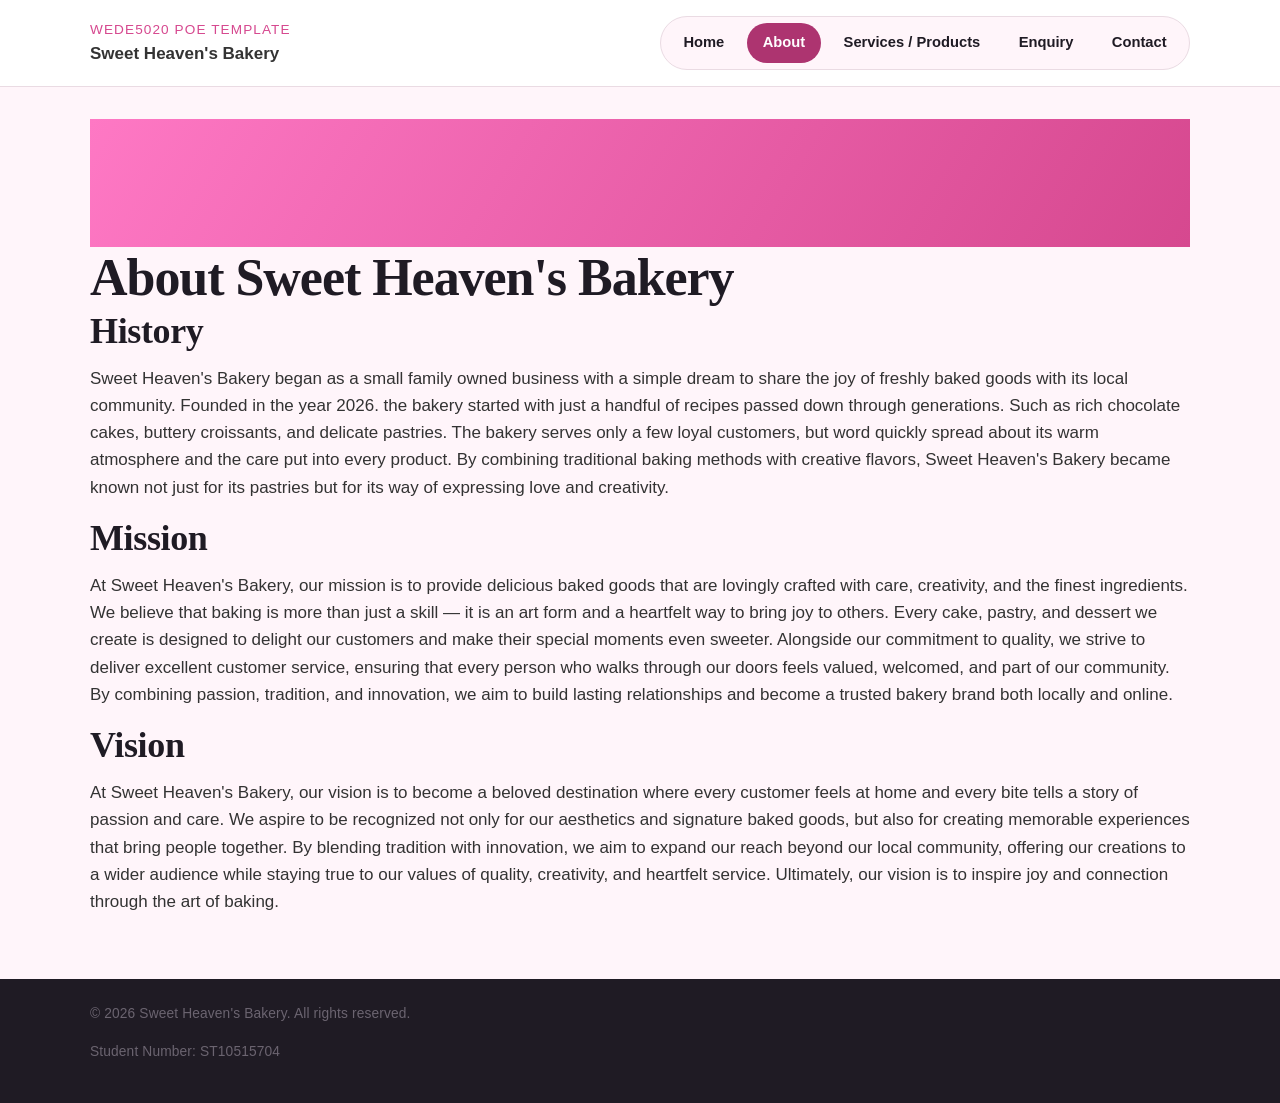
==== about.html @ 4aa110be "added folders added folder with required files" ====
<!DOCTYPE html>
<html lang="en">

<head>
  <title>Sweet Heaven's Bakery</title>

  <meta charset="UTF-8">
  <meta name="viewport" content="width=device-width, initial-scale=1.0">
  <meta name="description" content="TODO: Write a short page description for search engines.">
  <meta name="keywords" content="TODO, replace, with, relevant, keywords">
  <meta name="author" content="Student Name">
  <link rel="stylesheet" href="css/style.css">
  <script defer src="js/main.js"></script>
</head>

<body>
  <header class="site-header">
    <div class="container header-layout">
      <div>
        <p class="site-tag">WEDE5020 POE Template</p>
        <strong>Sweet Heaven's Bakery</strong>
      </div>

      <nav aria-label="Primary">
        <ul class="nav-list">
          <li><a href="index.html">Home</a></li>
          <li><a href="about.html">About</a></li>
          <li><a href="services.html">Services / Products</a></li>
          <li><a href="enquiry.html">Enquiry</a></li>
          <li><a href="contact.html">Contact</a></li>
        </ul>
      </nav>

    </div>
  </header>
  
  <main class="container">
    <section class="hero">
    <img src="images/bakery background image.jpg" alt="bakery background image">
  </section>
    <h1>About Sweet Heaven's Bakery</h1>
    <section>
      <h2>History</h2>
      <p>Sweet Heaven's Bakery began as a small family owned business with a simple dream
        to share the joy of freshly baked goods with its local community. Founded in the year 2026.
        the bakery started with just a handful of recipes passed down through generations. Such as
        rich chocolate cakes, buttery croissants, and delicate pastries.

        The bakery serves only a few loyal customers, but word quickly spread about its warm atmosphere
        and the care put into every product.
        By combining traditional baking methods with creative flavors,
        Sweet Heaven's Bakery became known not just for its pastries but for its way of expressing love and creativity.
      </p>
    </section>
    <section>
      <h2>Mission</h2>
      <p>At Sweet Heaven's Bakery, our mission is to provide delicious baked goods that are lovingly crafted with care,
        creativity, and the finest ingredients.
        We believe that baking is more than just a skill — it is an art form and a heartfelt way to bring joy to others.
        Every cake, pastry, and dessert we create is designed to delight our customers and make their special moments
        even sweeter.
        Alongside our commitment to quality, we strive to deliver excellent customer service, ensuring that every person
        who walks through our doors feels valued, welcomed,
        and part of our community. By combining passion, tradition, and innovation, we aim to build lasting
        relationships and become a trusted bakery brand both locally and online.</p>
    </section>
    <section>
      <h2>Vision</h2>
      <p>At Sweet Heaven's Bakery, our vision is to become a beloved destination where every customer feels at home and
        every bite tells a story of passion and care.
        We aspire to be recognized not only for our aesthetics and signature baked goods,
        but also for creating memorable experiences that bring people together. By blending tradition with innovation,
        we aim to expand our reach beyond our local community, offering our creations to a wider audience while staying
        true to our values of quality, creativity,
        and heartfelt service. Ultimately, our vision is to inspire joy and connection through the art of baking.</p>
    </section>
  
  </main>

  <footer class="site-footer">
    <div class="container">
      <p>&copy; 2026 Sweet Heaven's Bakery. All rights reserved.</p>
      <p>Student Number: ST10515704</p>
    </div>
  </footer>
</body>

</html>
---- css/style.css ----
/* ==========================================================================
   STYLE SHEET — Brand theme: pink / white
   Structure:
   1. Custom properties (design tokens)
   2. Reset
   3. Typographic system (headings, body, labels, product text, footer)
   4. Layout containers
   5. Header & navigation
   6. Hero
   7. Buttons & interactive states
   8. Card grouping (products / contact)
   9. Forms
   10. Footer
   11. Responsive breakpoints
   ========================================================================== */

/* --------------------------------------------------------------------
   1. CUSTOM PROPERTIES
   -------------------------------------------------------------------- */
:root {
  /* colour */
  --primary: #1f1b24;
  /* dark text colour, used for headings/footer bg */
  --secondary: #fe78c4;
  /* brand pink — hero, accents, links in dark areas */
  --accent: #d6488f;
  /* deeper pink — buttons, focus states, hover */
  --accent-dark: #ad3470;
  /* pressed/active state for buttons and links */
  --text: #333333;
  /* body copy colour */
  --text-muted: #6b6470;
  /* secondary/quiet text, footer copy */
  --light: #ffffff;
  /* white surfaces — cards, header, form */
  --border: #eadbe3;
  /* soft pink-tinted border colour */
  --bg-page: #fff5fa;
  /* pale pink page background */
  --price: #ad3470;
  /* dedicated colour for product prices */

  /* shadow */
  --shadow: 0 8px 24px rgba(0, 0, 0, 0.08);
  --shadow-hover: 0 14px 32px rgba(214, 72, 143, 0.18);

  /* type scale — fluid with clamp() so headings are never capped to one size */
  --fs-h1: clamp(2rem, 1.4rem + 2.5vw, 3.25rem);
  --fs-h2: clamp(1.5rem, 1.2rem + 1.4vw, 2.25rem);
  --fs-h3: clamp(1.2rem, 1.05rem + 0.6vw, 1.5rem);
  --fs-body: clamp(1rem, 0.95rem + 0.2vw, 1.0625rem);
  --fs-label: clamp(0.85rem, 0.8rem + 0.1vw, 0.95rem);
  --fs-price: clamp(1.1rem, 1rem + 0.4vw, 1.35rem);
  --fs-footer: clamp(0.8rem, 0.78rem + 0.1vw, 0.9rem);

  /* font families */
  --ff-heading: Georgia, 'Times New Roman', serif;
  --ff-body: Arial, Helvetica, sans-serif;
}


/* --------------------------------------------------------------------
   2. RESET
   Universal selector removes default browser spacing and unifies
   box-sizing so padding/border never break layout widths.
   -------------------------------------------------------------------- */
* {
  margin: 0;
  padding: 0;
  box-sizing: border-box;
}

html {
  font-size: 16px;
  scroll-behavior: smooth;
}

body {
  font-family: var(--ff-body);
  font-size: var(--fs-body);
  line-height: 1.6;
  color: var(--text);
  background-color: var(--bg-page);
}

img,
iframe {
  max-width: 100%;
  border: 0;
  display: block;
}


/* --------------------------------------------------------------------
   3. TYPOGRAPHIC SYSTEM
   Each text role (heading / body / label / product / footer) has its
   own deliberate font-family, size, weight and letter-spacing so the
   hierarchy reads clearly at a glance.
   -------------------------------------------------------------------- */

/* Headings — serif family for editorial contrast against the body sans-serif */
h1,
h2,
h3,
h4 {
  font-family: var(--ff-heading);
  color: var(--primary);
  line-height: 1.2;
  font-weight: 700;
  letter-spacing: -0.01em;
}

h1 {
  font-size: var(--fs-h1);
  letter-spacing: -0.02em;
}

h2 {
  font-size: var(--fs-h2);
  margin-bottom: 0.75rem;
}

h3 {
  font-size: var(--fs-h3);
  color: var(--accent-dark);
}

/* Body text */
p {
  font-size: var(--fs-body);
  color: var(--text);
  margin-bottom: 1rem;
}

/* Labels — distinct from body copy: smaller, bolder, uppercase tracking */
label {
  display: block;
  font-family: var(--ff-body);
  font-size: var(--fs-label);
  font-weight: 700;
  letter-spacing: 0.03em;
  text-transform: uppercase;
  color: var(--primary);
  margin-bottom: 0.25rem;
}

/* Product names and prices — separated visually so price always pops */
.product-name {
  font-family: var(--ff-heading);
  font-size: var(--fs-h3);
  color: var(--primary);
  margin-bottom: 0.25rem;
}

.product-price {
  font-family: var(--ff-body);
  font-size: var(--fs-price);
  font-weight: 700;
  color: var(--price);
  letter-spacing: 0.01em;
}

/* Footer text — quiet, smaller, muted tone, sits apart from body text */
.site-footer,
.site-footer p,
.site-footer .small-text {
  font-family: var(--ff-body);
  font-size: var(--fs-footer);
  color: var(--text-muted);
  letter-spacing: 0.01em;
}

.small-text {
  font-size: 0.9rem;
  color: var(--text-muted);
}


/* --------------------------------------------------------------------
   4. LAYOUT CONTAINER
   -------------------------------------------------------------------- */
.container {
  width: min(1100px, 92%);
  margin: 0 auto;
}

main {
  padding: 2rem 0 3rem;
}


/* --------------------------------------------------------------------
   5. HEADER & NAVIGATION
   Nav now sits inside a flex container with explicit alignment rules
   and its own background/border, instead of floating bare links.
   -------------------------------------------------------------------- */
.site-header {
  background: var(--light);
  border-bottom: 1px solid var(--border);
  position: sticky;
  top: 0;
  z-index: 10;
}

.header-layout {
  display: flex;
  justify-content: space-between;
  align-items: center;
  gap: 1rem;
  padding: 1rem 0;
}

.site-tag {
  margin: 0;
  font-size: 0.85rem;
  text-transform: uppercase;
  letter-spacing: 0.08em;
  color: var(--accent);
}

/* Stronger nav container: padded pill-shaped bar with its own background
   so navigation reads as a distinct, intentional UI element */
.nav-list {
  display: flex;
  flex-wrap: wrap;
  align-items: center;
  justify-content: flex-end;
  gap: 0.4rem;
  list-style: none;
  background: var(--bg-page);
  border: 1px solid var(--border);
  border-radius: 999px;
  padding: 0.4rem;
}

.nav-list a {
  display: inline-block;
  text-decoration: none;
  color: var(--primary);
  font-weight: 600;
  font-size: 0.92rem;
  padding: 0.5rem 1rem;
  border-radius: 999px;
  transition: background-color 0.2s ease, color 0.2s ease;
}

.nav-list a:hover,
.nav-list a:focus {
  color: var(--light);
  background-color: var(--accent);
  text-decoration: none;
  outline: none;
}

.nav-list a:focus-visible {
  outline: 2px solid var(--accent-dark);
  outline-offset: 2px;
}

/* Active state — for the current page link, add class="is-active" in HTML */
.nav-list a:active,
.nav-list a.is-active {
  background-color: var(--accent-dark);
  color: var(--light);
}


/* --------------------------------------------------------------------
   6. HERO
   -------------------------------------------------------------------- */
.hero {
  background: linear-gradient(120deg, var(--secondary), var(--accent));
  color: var(--light);
  padding: 4rem 0;
}

.hero h1 {
  color: var(--light);
}


/* --------------------------------------------------------------------
   7. BUTTONS & INTERACTIVE ELEMENTS
   Every interactive element gets hover, focus AND active states.
   -------------------------------------------------------------------- */
.button {
  display: inline-block;
  padding: 0.75rem 1.4rem;
  background: var(--accent);
  color: var(--light);
  border: 2px solid var(--accent);
  border-radius: 0.5rem;
  font-weight: 700;
  text-decoration: none;
  cursor: pointer;
  transition: background-color 0.2s ease, border-color 0.2s ease,
    transform 0.15s ease, box-shadow 0.2s ease;
}

.button:hover,
.button:focus {
  background: var(--accent-dark);
  border-color: var(--accent-dark);
  box-shadow: var(--shadow-hover);
  transform: translateY(-2px);
}

.button:focus-visible {
  outline: 2px solid var(--primary);
  outline-offset: 3px;
}

.button:active {
  background: var(--primary);
  border-color: var(--primary);
  transform: translateY(0);
  box-shadow: none;
}

/* Generic link active state, used outside nav/buttons (e.g. footer links) */
a:active {
  color: var(--accent-dark);
}


/* --------------------------------------------------------------------
   8. CONTENT GROUPING — Cards for products & contact info
   -------------------------------------------------------------------- */
.card-grid {
  display: grid;
  grid-template-columns: repeat(3, 1fr);
  gap: 1.25rem;
  margin: 1.5rem 0;
}

.card {
  background: var(--light);
  color: var(--text);
  border: 1px solid var(--border);
  border-radius: 1rem;
  padding: 1.25rem;
  box-shadow: var(--shadow);
  transition: transform 0.2s ease, box-shadow 0.2s ease, border-color 0.2s ease;
}

.card:hover,
.card:focus-within {
  transform: translateY(-4px);
  box-shadow: var(--shadow-hover);
  border-color: var(--secondary);
}

/* Product card — image, name, price grouped with consistent spacing */
.product-card {
  display: flex;
  flex-direction: column;
  gap: 0.5rem;
}

.product-card img {
  border-radius: 0.65rem;
  margin-bottom: 0.25rem;
}

/* Contact section — groups address/phone/email/hours as distinct cards
   instead of bare paragraphs */
.contact-grid {
  display: grid;
  grid-template-columns: repeat(auto-fit, minmax(220px, 1fr));
  gap: 1.25rem;
  margin: 1.5rem 0;
}

.contact-card {
  background: var(--light);
  border: 1px solid var(--border);
  border-left: 4px solid var(--secondary);
  border-radius: 0.75rem;
  padding: 1.25rem;
  box-shadow: var(--shadow);
  transition: border-color 0.2s ease, box-shadow 0.2s ease;
}

.contact-card:hover {
  border-left-color: var(--accent-dark);
  box-shadow: var(--shadow-hover);
}

.contact-card h3 {
  margin-bottom: 0.4rem;
}


/* --------------------------------------------------------------------
   9. FORMS
   -------------------------------------------------------------------- */
form {
  background: var(--light);
  color: var(--text);
  padding: 1.5rem;
  border-radius: 1rem;
  box-shadow: var(--shadow);
}

.form-group {
  display: flex;
  flex-direction: column;
  gap: 0.35rem;
  margin-bottom: 1rem;
}

input,
select,
textarea {
  padding: 0.75rem;
  border: 1px solid var(--border);
  border-radius: 0.5rem;
  font: inherit;
  font-size: 1rem;
  /* prevents iOS auto-zoom on focus */
  color: var(--text);
  background: var(--light);
  transition: border-color 0.2s ease, box-shadow 0.2s ease;
}

input:hover,
select:hover,
textarea:hover {
  border-color: var(--secondary);
}

input:focus,
select:focus,
textarea:focus {
  outline: 2px solid var(--accent);
  outline-offset: 2px;
  border-color: var(--accent);
}

input:active,
select:active,
textarea:active {
  border-color: var(--accent-dark);
}

.error-message {
  color: #b91c1c;
  min-height: 1rem;
  font-size: 0.9rem;
}

.response-box {
  margin-top: 1rem;
  padding: 1rem;
  border-left: 4px solid var(--accent);
  background: #ecfeff;
  color: var(--text);
}


/* --------------------------------------------------------------------
   10. FOOTER
   -------------------------------------------------------------------- */
.site-footer {
  background: var(--primary);
  padding: 1.5rem 0;
}

.site-footer a {
  color: var(--secondary);
  text-decoration: none;
  transition: color 0.2s ease;
}

.site-footer a:hover,
.site-footer a:focus {
  color: var(--light);
  text-decoration: underline;
}

.site-footer a:active {
  color: var(--accent-dark);
}


/* --------------------------------------------------------------------
   11. RESPONSIVE BREAKPOINTS
   Desktop default above. Three breakpoints below cover large tablets,
   small tablets/large phones, and small phones.
   -------------------------------------------------------------------- */

/* Large tablets / small laptops */
@media (max-width: 1024px) {
  .card-grid {
    grid-template-columns: repeat(3, 1fr);
    gap: 1rem;
  }

  .container {
    width: min(1100px, 94%);
  }
}

/* Tablets */
@media (max-width: 900px) {
  .header-layout {
    flex-direction: column;
    align-items: flex-start;
  }

  .nav-list {
    width: 100%;
    justify-content: flex-start;
  }

  .card-grid {
    grid-template-columns: repeat(2, 1fr);
  }
}

/* Large phones / small tablets */
@media (max-width: 700px) {
  html {
    font-size: 15.5px;
  }

  .hero {
    padding: 3rem 0;
  }

  .card-grid {
    grid-template-columns: repeat(2, 1fr);
    gap: 0.85rem;
  }

  .contact-grid {
    grid-template-columns: 1fr;
  }
}

/* Small phones */
@media (max-width: 600px) {
  html {
    font-size: 15px;
  }

  .nav-list {
    flex-direction: column;
    align-items: stretch;
    width: 100%;
    border-radius: 0.75rem;
  }

  .nav-list a {
    text-align: center;
  }

  .card-grid {
    grid-template-columns: 1fr;
  }

  .hero {
    padding: 2.5rem 0;
  }
}

/* Very small phones */
@media (max-width: 400px) {
  html {
    font-size: 14px;
  }

  form,
  .card,
  .contact-card {
    padding: 1rem;
  }

  .button {
    width: 100%;
    text-align: center;
  }
}


/* ==========================================================================
   12. JAVASCRIPT-DRIVEN UI — Lightbox, form validation states,
       response messages, map toggle, search/filter controls
   ========================================================================== */

/* --------------------------------------------------------------------
   12a. FORM VALIDATION STATES
   Applied by contact.js / enquiry.js via classList.toggle()
   -------------------------------------------------------------------- */
.input-invalid {
  border-color: #b91c1c !important;
  background-color: #fef2f2;
}

.input-invalid:focus {
  outline-color: #b91c1c;
}

.field-error {
  color: #b91c1c;
  font-size: 0.85rem;
  min-height: 1.1rem;
  margin-top: 0.15rem;
}

/* --------------------------------------------------------------------
   12b. RESPONSE BOX VARIANTS
   Base .response-box already exists; these add success/error states.
   -------------------------------------------------------------------- */
.response-box--success {
  border-left-color: #15803d;
  background: #f0fdf4;
  color: #14532d;
}

.response-box--error {
  border-left-color: #b91c1c;
  background: #fef2f2;
  color: #7f1d1d;
}

/* --------------------------------------------------------------------
   12c. GALLERY LIGHTBOX
   Built and toggled by main.js. Sits fixed over the whole viewport.
   -------------------------------------------------------------------- */
.lightbox-overlay {
  display: none;
  position: fixed;
  inset: 0;
  background: rgba(31, 27, 36, 0.92);
  align-items: center;
  justify-content: center;
  z-index: 1000;
  padding: 2rem;
}

.lightbox-overlay.is-open {
  display: flex;
}

body.lightbox-active {
  overflow: hidden;
}

.lightbox-image {
  max-width: 90vw;
  max-height: 80vh;
  border-radius: 0.5rem;
  box-shadow: 0 20px 60px rgba(0, 0, 0, 0.4);
}

.lightbox-caption {
  position: absolute;
  bottom: 1.5rem;
  left: 50%;
  transform: translateX(-50%);
  color: var(--light);
  font-size: 0.9rem;
  text-align: center;
}

.lightbox-close,
.lightbox-prev,
.lightbox-next {
  position: absolute;
  background: rgba(255, 255, 255, 0.12);
  color: var(--light);
  border: none;
  cursor: pointer;
  font-size: 1.75rem;
  line-height: 1;
  border-radius: 999px;
  width: 2.75rem;
  height: 2.75rem;
  display: flex;
  align-items: center;
  justify-content: center;
  transition: background-color 0.2s ease, transform 0.15s ease;
}

.lightbox-close:hover,
.lightbox-prev:hover,
.lightbox-next:hover {
  background: var(--accent);
}

.lightbox-close:active,
.lightbox-prev:active,
.lightbox-next:active {
  transform: scale(0.92);
}

.lightbox-close {
  top: 1.25rem;
  right: 1.25rem;
}

.lightbox-prev {
  left: 1.25rem;
  top: 50%;
  transform: translateY(-50%);
}

.lightbox-next {
  right: 1.25rem;
  top: 50%;
  transform: translateY(-50%);
}

/* --------------------------------------------------------------------
   12d. INTERACTIVE MAP (Enquiry page)
   -------------------------------------------------------------------- */
.map-wrapper {
  margin: 1.5rem 0;
}

.map-frame {
  width: 100%;
  height: 280px;
  border: 1px solid var(--border);
  border-radius: 0.75rem;
  box-shadow: var(--shadow);
  transition: height 0.3s ease;
}

.map-frame--expanded {
  height: 480px;
}

.map-toggle {
  margin-top: 0.75rem;
}

/* --------------------------------------------------------------------
   12e. PRODUCT SEARCH + CATEGORY FILTER (Products page)
   -------------------------------------------------------------------- */
.search-bar {
  margin: 1.5rem 0 0.5rem;
}

#product-search {
  width: 100%;
  max-width: 360px;
  padding: 0.75rem 1rem;
  border: 1px solid var(--border);
  border-radius: 999px;
  font: inherit;
  font-size: 1rem;
}

#product-search:focus {
  outline: 2px solid var(--accent);
  outline-offset: 2px;
  border-color: var(--accent);
}

.filter-bar {
  display: flex;
  flex-wrap: wrap;
  gap: 0.5rem;
  margin: 0.75rem 0 1.25rem;
}

.filter-bar button {
  padding: 0.5rem 1.1rem;
  border: 1px solid var(--border);
  background: var(--light);
  color: var(--primary);
  border-radius: 999px;
  font-weight: 600;
  font-size: 0.88rem;
  cursor: pointer;
  transition: background-color 0.2s ease, color 0.2s ease, border-color 0.2s ease;
}

.filter-bar button:hover,
.filter-bar button:focus {
  border-color: var(--accent);
  color: var(--accent-dark);
}

.filter-bar button.is-active {
  background: var(--accent);
  border-color: var(--accent);
  color: var(--light);
}

.filter-bar button:active {
  background: var(--accent-dark);
  border-color: var(--accent-dark);
  color: var(--light);
}

#no-results-message {
  display: none;
  text-align: center;
  color: var(--text-muted);
  padding: 2rem 0;
}

/* Active nav state set by main.js to mark current page */
.nav-list a.is-active {
  background-color: var(--accent-dark);
  color: var(--light);
}


/* ==========================================================================
   13. HAMBURGER MENU (pure CSS — no JavaScript needed)
   Uses a hidden checkbox + label trick:
   1. A real checkbox is hidden visually but stays in the DOM
   2. The label (styled as 3 lines) toggles the checkbox when clicked
   3. CSS uses the :checked pseudo-class + sibling selector (~) to
      show/hide the nav links based on whether the checkbox is ticked
   ========================================================================== */

/* The checkbox itself is invisible-it only tracks open/ closed state*/
#menu-toggle {
  position: absolute;
  opacity: 0;
  width: 0;
  height: 0;
  pointer-events: none;
}

/* The hamburger icon — 3 lines made from a label + spans.
   Hidden on desktop by default, shown only in the mobile breakpoint below. */
.hamburger {
  display: none;
  flex-direction: column;
  justify-content: center;
  gap: 5px;
  width: 2.5rem;
  height: 2.5rem;
  cursor: pointer;
  padding: 0.5rem;
}

.hamburger span {
  display: block;
  width: 100%;
  height: 3px;
  background-color: var(--primary);
  border-radius: 3px;
  transition: transform 0.3s ease, opacity 0.3s ease;
}

/* When the checkbox is checked, animate the 3 lines into an "X" shape.
   The ~ is the general sibling selector — it selects any later sibling
   that matches, so #menu-toggle:checked ~ .hamburger means
   "the .hamburger that comes after a checked #menu-toggle". */

#menu-toggle:checked~.hamburger span:nth-child(1) {
  transform: translateY(8px) rotate(45deg);
}

#menu-toggle:checked~.hamburger span:nth-child(2) {
  opacity: 0;
}

#menu-toggle:checked~.hamburger span:nth-child(3) {
  transform: translateY(-8px) rotate(-45deg);
}

/* On mobile: show the hamburger icon, and hide nav links until opened */
@media (max-width: 700px) {

  .hamburger {
    display: flex;
  }

  .nav-list {
    display: none;
    flex-direction: column;
    align-items: stretch;
    width: 100%;
    position: absolute;
    top: 100%;
    left: 0;
    background: var(--light);
    border: 1px solid var(--border);
    border-radius: 0 0 0.75rem 0.75rem;
    box-shadow: var(--shadow);
    padding: 0.5rem;
    z-index: 20;
  }

  /* When the checkbox is checked (hamburger tapped), reveal the nav list */
  #menu-toggle:checked~.nav-list {
    display: flex;
  }

  .nav-list a {
    text-align: center;
    width: 100%;
  }

  /* header-layout needs relative positioning so the dropdown nav
     can be absolutely positioned against it */
  .header-layout {
    position: relative;
  }
}
/* BACKGROUND IMAGE*/

.hero {
  position: relative;
}

.hero img {
  position: absolute;
  inset: 0;
  width: 100%;
  height: 100%;
  object-fit: cover;
  z-index: -1;
}
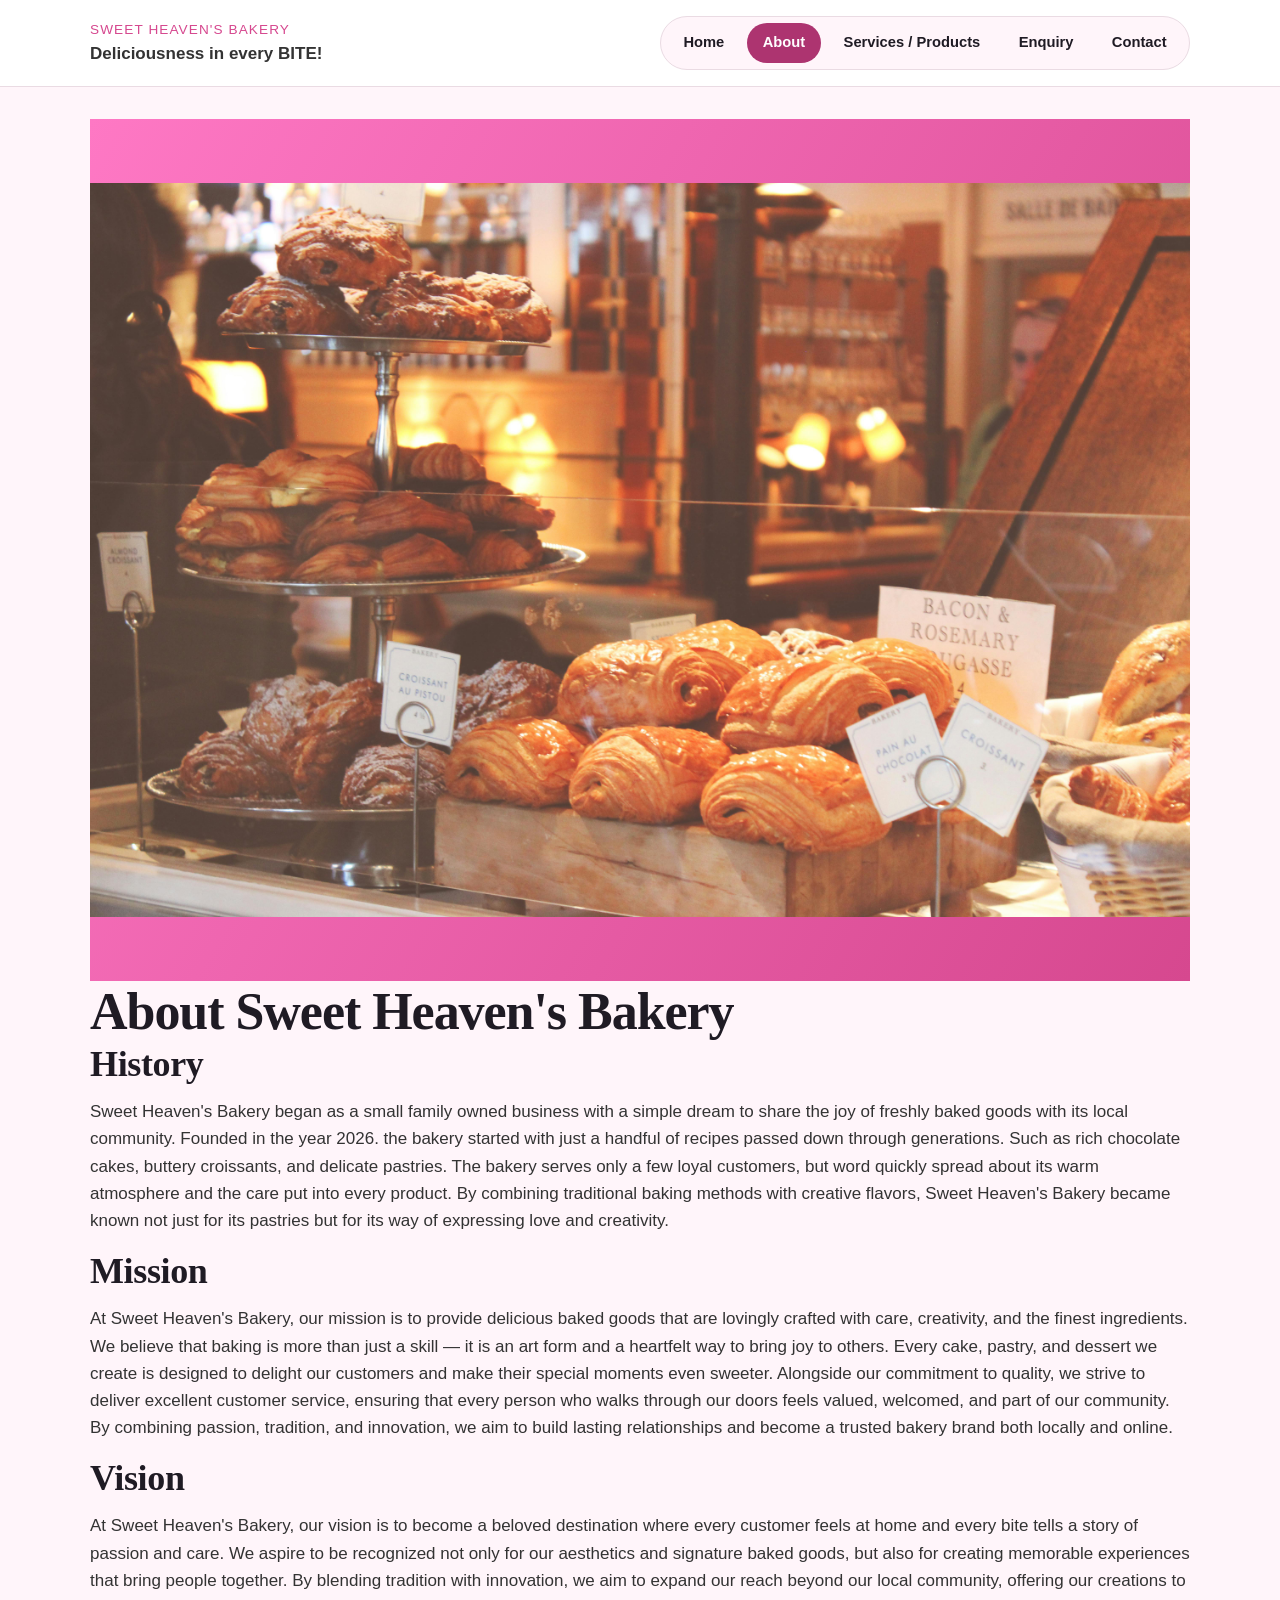
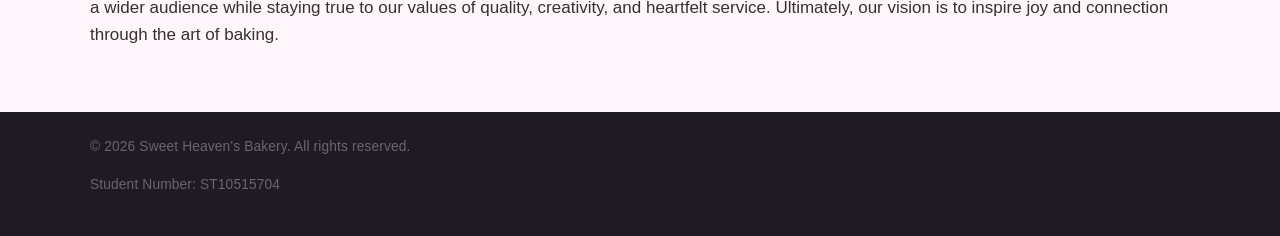
==== commit af3d5a1e: "corrected Js code and fixed an error in css for hamburger menu same as in all html pages added the h" ====
--- a/about.html
+++ b/about.html
@@ -17,11 +17,17 @@
   <header class="site-header">
     <div class="container header-layout">
       <div>
-        <p class="site-tag">WEDE5020 POE Template</p>
-        <strong>Sweet Heaven's Bakery</strong>
+        <p class="site-tag">Sweet Heaven's Bakery</p>
+        <strong>Deliciousness in every BITE!</strong>
       </div>
 
-      <nav aria-label="Primary">
+      <nav> 
+        <input type="checkbox" id="menu-toggle">
+        <label class="hamburger" for="menu-toggle" aria-label="Toggle navigation menu">
+          <span></span>
+          <span></span>
+          <span></span>
+        </label>
         <ul class="nav-list">
           <li><a href="index.html">Home</a></li>
           <li><a href="about.html">About</a></li>
--- a/css/style.css
+++ b/css/style.css
@@ -264,7 +264,6 @@
   color: var(--light);
 }
 
-
 /* --------------------------------------------------------------------
    6. HERO
    -------------------------------------------------------------------- */
@@ -811,7 +810,7 @@
 
 
 /* ==========================================================================
-   13. HAMBURGER MENU (pure CSS — no JavaScript needed)
+   13. HAMBURGER MENU
    Uses a hidden checkbox + label trick:
    1. A real checkbox is hidden visually but stays in the DOM
    2. The label (styled as 3 lines) toggles the checkbox when clicked
@@ -825,7 +824,7 @@
   opacity: 0;
   width: 0;
   height: 0;
-  pointer-events: none;
+  pointer-events: visiblePainted;  
 }
 
 /* The hamburger icon — 3 lines made from a label + spans.
@@ -869,7 +868,6 @@
 
 /* On mobile: show the hamburger icon, and hide nav links until opened */
 @media (max-width: 700px) {
-
   .hamburger {
     display: flex;
   }
@@ -905,18 +903,4 @@
   .header-layout {
     position: relative;
   }
-}
-/* BACKGROUND IMAGE*/
-
-.hero {
-  position: relative;
-}
-
-.hero img {
-  position: absolute;
-  inset: 0;
-  width: 100%;
-  height: 100%;
-  object-fit: cover;
-  z-index: -1;
 }
